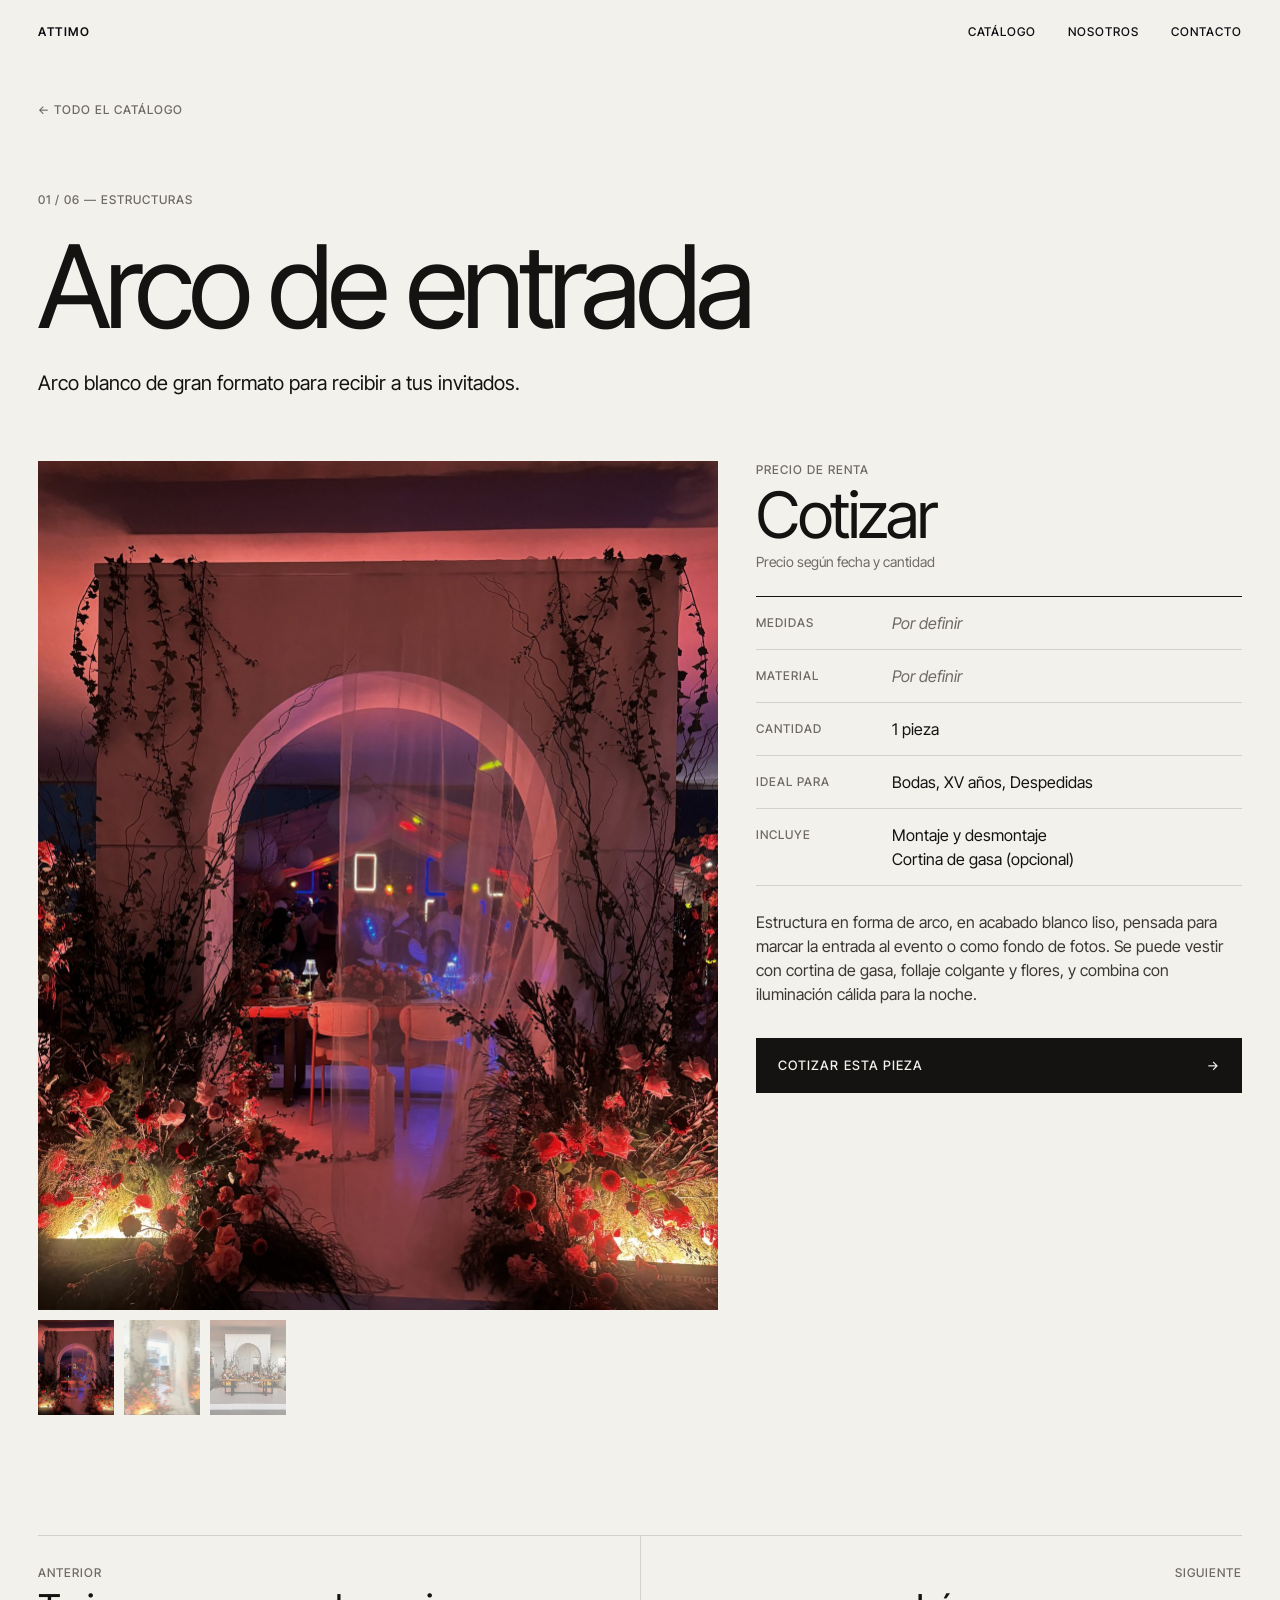
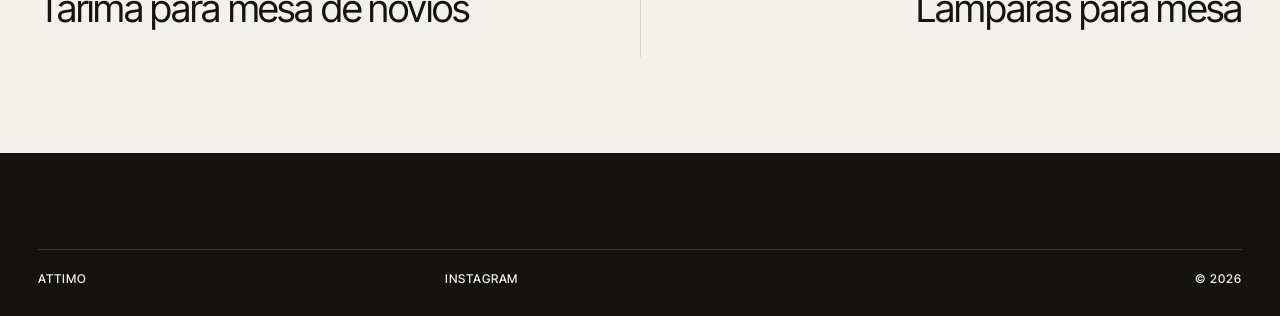
==== producto.html @ fe489245 "Add files via upload" ====
<!doctype html>
<html lang="es">
<head>
  <meta charset="utf-8">
  <meta name="viewport" content="width=device-width, initial-scale=1">
  <title>Producto · Catálogo de renta</title>
  <link rel="preconnect" href="https://fonts.googleapis.com">
  <link rel="preconnect" href="https://fonts.gstatic.com" crossorigin>
  <link href="https://fonts.googleapis.com/css2?family=Inter+Tight:wght@300;400;500;600&family=Instrument+Serif:ital@0;1&display=swap" rel="stylesheet">
  <link rel="stylesheet" href="css/styles.css">
</head>
<body class="page-product">
  <div class="curtain" aria-hidden="true"></div>

  <header class="site-header">
    <a href="index.html" class="brand" data-negocio="nombre">Attimo</a>
    <nav class="nav-inline" aria-label="Principal">
      <a href="index.html#catalogo">Catálogo</a>
      <a href="index.html#nosotros">Nosotros</a>
      <a href="#contacto">Contacto</a>
    </nav>
    <button class="menu-toggle" aria-expanded="false" aria-controls="menu">Menú</button>
  </header>

  <div class="menu-overlay" id="menu" hidden>
    <button class="menu-close">× Cerrar</button>
    <ol class="menu-list" data-menu-list></ol>
    <p class="menu-foot" data-negocio="lema"></p>
  </div>

  <main class="product" data-product>
    <a href="index.html#catalogo" class="back-link">← Todo el catálogo</a>

    <header class="product-head">
      <p class="eyebrow"><span data-p="index"></span> — <span data-p="categoria"></span></p>
      <h1 class="product-title"><span class="line"><span data-p="nombre"></span></span></h1>
      <p class="product-lede" data-p="resumen"></p>
    </header>

    <div class="product-body">
      <div class="gallery" data-gallery>
        <div class="gallery-main"><img data-gallery-main alt=""></div>
        <div class="gallery-thumbs" data-gallery-thumbs></div>
      </div>

      <aside class="specs">
        <div class="price">
          <span class="price-label">Precio de renta</span>
          <span class="price-value" data-p="precio"></span>
          <span class="price-unit" data-p="unidad"></span>
        </div>
        <dl class="spec-list">
          <div><dt>Medidas</dt><dd data-p="medidas"></dd></div>
          <div><dt>Material</dt><dd data-p="material"></dd></div>
          <div><dt>Cantidad</dt><dd data-p="cantidad"></dd></div>
          <div><dt>Ideal para</dt><dd data-p="eventos"></dd></div>
          <div data-incluye-row><dt>Incluye</dt><dd data-p="incluye"></dd></div>
        </dl>
        <p class="product-desc" data-p="descripcion"></p>
        <a class="btn" data-cta href="#">Cotizar esta pieza <span aria-hidden="true">→</span></a>
      </aside>
    </div>

    <nav class="product-nav" aria-label="Otros productos">
      <a data-prev href="#"><small>Anterior</small><span></span></a>
      <a data-next href="#"><small>Siguiente</small><span></span></a>
    </nav>
  </main>

  <footer class="site-footer" id="contacto">
    <div class="footer-grid">
      <p data-negocio="nombre"></p>
      <p data-contacto></p>
      <p>© <span data-year></span></p>
    </div>
  </footer>

  <script src="js/productos.js"></script>
  <script src="js/main.js"></script>
</body>
</html>
---- css/styles.css ----
/* ════════════════════════════════════════════════════════════════
   styles.css — Catálogo de renta para eventos
   Estilo editorial minimalista: tipografía grotesca grande,
   mayúsculas pequeñas para etiquetas, mucho blanco, fotos protagonistas.
   ════════════════════════════════════════════════════════════════ */

:root {
  --bg: #f3f1ec;
  --ink: #141312;
  --muted: #6f6a63;
  --line: rgba(20, 19, 18, .14);
  --accent: #b5562f;           /* terracota, tomado de las flores de las fotos */
  --card: #e8e4dc;

  --f-sans: "Inter Tight", system-ui, -apple-system, "Segoe UI", sans-serif;
  --f-serif: "Instrument Serif", Georgia, serif;

  --gutter: clamp(16px, 3vw, 40px);
  --ease: cubic-bezier(.22, .8, .2, 1);
  --header-h: 64px;
}

*, *::before, *::after { box-sizing: border-box; }
html { scroll-behavior: smooth; }
body {
  margin: 0;
  background: var(--bg);
  color: var(--ink);
  font-family: var(--f-sans);
  font-size: 16px;
  line-height: 1.5;
  -webkit-font-smoothing: antialiased;
  overflow-x: hidden;
}
img { display: block; max-width: 100%; }
a { color: inherit; text-decoration: none; }
button { font: inherit; color: inherit; background: none; border: 0; cursor: pointer; padding: 0; }
em { font-family: var(--f-serif); font-style: italic; font-weight: 400; }
::selection { background: var(--ink); color: var(--bg); }

/* ── Etiquetas pequeñas en mayúsculas ─────────────────────────── */
.eyebrow, .section-label, .nav-inline a, .menu-toggle, .brand,
.filters button, .view-toggle button, .scroll-cue, .back-link,
.price-label, .spec-list dt, .product-nav small, .menu-close, .site-footer {
  font-size: 12px;
  letter-spacing: .08em;
  text-transform: uppercase;
  font-weight: 500;
}

/* ── Cortina de transición entre páginas ──────────────────────── */
.curtain {
  position: fixed; inset: 0; z-index: 100;
  background: var(--ink);
  transform: scaleY(1); transform-origin: top;
  transition: transform .8s var(--ease);
  pointer-events: none;
}
body.is-ready .curtain { transform: scaleY(0); }
body.is-leaving .curtain { transform: scaleY(1); transform-origin: bottom; transition-duration: .5s; }

/* ── Header ───────────────────────────────────────────────────── */
.site-header {
  position: fixed; top: 0; left: 0; right: 0; z-index: 40;
  height: var(--header-h);
  display: flex; align-items: center; justify-content: space-between;
  padding: 0 var(--gutter);
  mix-blend-mode: difference;
  color: #fff;
}
.brand { font-weight: 600; letter-spacing: .12em; }
.nav-inline { display: flex; gap: 32px; }
.nav-inline a, .menu-toggle { position: relative; }
.nav-inline a::after, .menu-toggle::after {
  content: ""; position: absolute; left: 0; right: 0; bottom: -3px; height: 1px;
  background: currentColor; transform: scaleX(0); transform-origin: right;
  transition: transform .4s var(--ease);
}
.nav-inline a:hover::after, .menu-toggle:hover::after { transform: scaleX(1); transform-origin: left; }
.menu-toggle { display: none; }

/* ── Menú pantalla completa ───────────────────────────────────── */
.menu-overlay {
  position: fixed; inset: 0; z-index: 60;
  background: var(--ink); color: var(--bg);
  padding: calc(var(--header-h) + 24px) var(--gutter) var(--gutter);
  display: flex; flex-direction: column; justify-content: space-between;
  clip-path: inset(0 0 100% 0);
  transition: clip-path .7s var(--ease);
}
.menu-overlay[hidden] { display: flex; visibility: hidden; }
.menu-overlay.is-open { clip-path: inset(0 0 0 0); visibility: visible; }
.menu-close { position: absolute; top: 22px; right: var(--gutter); }
.menu-list { list-style: none; margin: 0; padding: 0; counter-reset: m; }
.menu-list li { overflow: hidden; border-bottom: 1px solid rgba(255,255,255,.12); }
.menu-list a {
  display: flex; align-items: baseline; gap: 16px;
  padding: 10px 0;
  font-size: clamp(32px, 7vw, 76px); line-height: 1.05; letter-spacing: -.03em;
  transform: translateY(110%); transition: transform .7s var(--ease), color .3s;
}
.menu-list a small { font-size: 12px; letter-spacing: .08em; color: rgba(255,255,255,.5); }
.menu-overlay.is-open .menu-list a { transform: none; }
.menu-list li:nth-child(2) a { transition-delay: .05s; }
.menu-list li:nth-child(3) a { transition-delay: .1s; }
.menu-list li:nth-child(4) a { transition-delay: .15s; }
.menu-list li:nth-child(5) a { transition-delay: .2s; }
.menu-list li:nth-child(6) a { transition-delay: .25s; }
.menu-list li:nth-child(7) a { transition-delay: .3s; }
.menu-list a:hover { color: var(--accent); }
.menu-foot { margin: 0; font-size: 12px; letter-spacing: .08em; text-transform: uppercase; color: rgba(255,255,255,.5); }

/* ── Hero ─────────────────────────────────────────────────────── */
.hero {
  min-height: 100svh;
  padding: calc(var(--header-h) + 8vh) var(--gutter) 40px;
  display: flex; flex-direction: column; justify-content: space-between;
}
.eyebrow { margin: 0 0 24px; color: var(--muted); }
.hero-title, .product-title {
  margin: 0;
  font-weight: 400;
  font-size: clamp(48px, 10.5vw, 168px);
  line-height: .92;
  letter-spacing: -.045em;
}
.hero-title em, .product-title em { letter-spacing: -.02em; }
.line { display: block; overflow: hidden; padding-bottom: .06em; }
.line > span { display: inline-block; transform: translateY(105%); transition: transform 1.1s var(--ease); }
body.is-ready .line > span { transform: none; }
.line:nth-child(2) > span { transition-delay: .08s; }
.line:nth-child(3) > span { transition-delay: .16s; }
.hero-foot {
  display: flex; justify-content: space-between; align-items: flex-end; gap: 32px;
  margin-top: 48px; padding-top: 20px; border-top: 1px solid var(--line);
}
.hero-lede { margin: 0; max-width: 440px; font-size: 18px; line-height: 1.4; }
.scroll-cue { display: inline-flex; gap: 10px; white-space: nowrap; }
.scroll-cue span { display: inline-block; animation: bob 1.8s var(--ease) infinite; }
@keyframes bob { 50% { transform: translateY(5px); } }

/* ── Marquee de tipos de evento ───────────────────────────────── */
.marquee { overflow: hidden; border-block: 1px solid var(--line); padding: 18px 0; }
.marquee-track { display: flex; width: max-content; animation: marquee 32s linear infinite; }
.marquee-track span {
  font-family: var(--f-serif); font-style: italic;
  font-size: clamp(28px, 4vw, 52px); line-height: 1; padding-right: 40px; white-space: nowrap;
}
.marquee-track span::after { content: "✶"; font-family: var(--f-sans); font-style: normal; font-size: .4em; vertical-align: middle; padding-left: 40px; color: var(--accent); }
@keyframes marquee { to { transform: translateX(-50%); } }

/* ── Barra del catálogo: filtros + vista ──────────────────────── */
.catalog { padding: 96px var(--gutter) 120px; position: relative; }
.catalog-bar {
  display: grid; grid-template-columns: auto 1fr auto; align-items: center; gap: 24px;
  padding-bottom: 20px; margin-bottom: 32px; border-bottom: 1px solid var(--line);
}
.section-label { margin: 0; }
.section-label sup { font-size: 10px; color: var(--muted); margin-left: 2px; }
.filters { display: flex; flex-wrap: wrap; gap: 8px; justify-content: center; }
.filters button, .view-toggle button {
  padding: 8px 14px; border: 1px solid var(--line); border-radius: 999px;
  transition: background .3s, color .3s, border-color .3s;
}
.filters button sup { font-size: 9px; margin-left: 3px; opacity: .6; }
.filters button:hover, .view-toggle button:hover { border-color: var(--ink); }
.filters button.is-active, .view-toggle button.is-active { background: var(--ink); color: var(--bg); border-color: var(--ink); }
.view-toggle { display: flex; gap: 4px; }

/* ── Productos: vista cuadrícula ──────────────────────────────── */
.works { list-style: none; margin: 0; padding: 0; }
.works.is-grid {
  display: grid; grid-template-columns: repeat(3, 1fr);
  gap: 56px var(--gutter);
}
.work { transition: opacity .5s var(--ease), transform .5s var(--ease); }
.work.is-hidden { display: none; }
.work a { display: block; }
.work-media {
  position: relative; overflow: hidden; background: var(--card);
  aspect-ratio: 4 / 5;
}
.work-media img {
  width: 100%; height: 100%; object-fit: cover;
  transform: scale(1.08); transition: transform 1.2s var(--ease), opacity .6s;
}
.work-media img + img { position: absolute; inset: 0; opacity: 0; }
.work a:hover .work-media img { transform: scale(1); }
.work a:hover .work-media img + img { opacity: 1; }
.work-media .tag {
  position: absolute; left: 12px; top: 12px; z-index: 2;
  background: var(--bg); padding: 4px 8px; border-radius: 999px;
  font-size: 10px; letter-spacing: .08em; text-transform: uppercase; font-weight: 500;
}
.work-meta {
  display: flex; justify-content: space-between; align-items: baseline; gap: 12px;
  padding-top: 14px;
}
.work-num { font-size: 12px; color: var(--muted); font-variant-numeric: tabular-nums; }
.work-title { margin: 0; font-size: 20px; font-weight: 400; letter-spacing: -.01em; flex: 1; }
.work-title .cat { color: var(--muted); }
.work-price { font-size: 13px; white-space: nowrap; }
.work-arrow { display: none; }

/* Escalonado: columnas desfasadas como revista */
.works.is-grid .work:nth-child(3n+2) { margin-top: 80px; }

/* ── Productos: vista lista ───────────────────────────────────── */
.works.is-list { margin-top: -33px; }
.works.is-list .work { border-bottom: 1px solid var(--line); }
.works.is-list .work-media { display: none; }
.works.is-list .work-meta { padding: 22px 0; align-items: center; transition: padding .4s var(--ease); }
.works.is-list .work-title { font-size: clamp(24px, 3.4vw, 48px); letter-spacing: -.03em; line-height: 1.05; }
.works.is-list .work-arrow { display: inline-block; transition: transform .4s var(--ease); }
.works.is-list .work a:hover .work-meta { padding-left: 16px; }
.works.is-list .work a:hover .work-arrow { transform: translateX(6px); }
.works.is-list:hover .work a { opacity: .35; transition: opacity .3s; }
.works.is-list:hover .work a:hover { opacity: 1; }

/* Imagen flotante que sigue al cursor en la vista lista */
.hover-preview {
  position: fixed; left: 0; top: 0; z-index: 30;
  width: 280px; aspect-ratio: 4 / 5; pointer-events: none;
  opacity: 0; transform: translate(-50%, -50%) scale(.85);
  transition: opacity .3s, transform .4s var(--ease);
  overflow: hidden;
}
.hover-preview img { width: 100%; height: 100%; object-fit: cover; }
.hover-preview.is-visible { opacity: 1; transform: translate(-50%, -50%) scale(1); }

/* ── Nosotros ─────────────────────────────────────────────────── */
.about { padding: 120px var(--gutter); border-top: 1px solid var(--line); display: grid; grid-template-columns: 1fr 2fr; gap: 24px 48px; }
.about-text { margin: 0; font-size: clamp(26px, 3.2vw, 44px); line-height: 1.15; letter-spacing: -.02em; }
.steps { grid-column: 2; list-style: none; margin: 32px 0 0; padding: 0; display: grid; grid-template-columns: repeat(3, 1fr); gap: 24px; }
.steps li { border-top: 1px solid var(--line); padding-top: 16px; font-size: 16px; }
.steps span { display: block; font-size: 12px; color: var(--accent); margin-bottom: 8px; }

/* ── Footer ───────────────────────────────────────────────────── */
.site-footer { background: var(--ink); color: var(--bg); padding: 96px var(--gutter) 28px; }
.footer-cta {
  margin: 0 0 96px; text-transform: none; letter-spacing: -.04em; font-weight: 400;
  font-size: clamp(40px, 8vw, 128px); line-height: .95;
}
.footer-cta a { display: block; font-family: var(--f-serif); font-style: italic; letter-spacing: -.02em; color: var(--accent); transition: color .3s; }
.footer-cta a:hover { color: var(--bg); }
.footer-grid { display: grid; grid-template-columns: repeat(3, 1fr); gap: 16px; border-top: 1px solid rgba(255,255,255,.15); padding-top: 20px; }
.footer-grid p { margin: 0; }
.footer-grid p:last-child { text-align: right; }
.footer-grid a:hover { color: var(--accent); }

/* ── Página de producto ───────────────────────────────────────── */
.product { padding: calc(var(--header-h) + 32px) var(--gutter) 96px; }
.back-link { display: inline-block; margin-bottom: 8vh; color: var(--muted); transition: color .3s; }
.back-link:hover { color: var(--ink); }
.product-title { font-size: clamp(44px, 9vw, 140px); }
.product-lede { margin: 24px 0 0; max-width: 560px; font-size: 20px; line-height: 1.35; }
.product-body { display: grid; grid-template-columns: 1.4fr 1fr; gap: 48px var(--gutter); margin-top: 64px; align-items: start; }

.gallery-main { overflow: hidden; background: var(--card); aspect-ratio: 4 / 5; }
.gallery-main img { width: 100%; height: 100%; object-fit: cover; transition: opacity .5s, transform 1.2s var(--ease); }
.gallery-main img.is-swapping { opacity: 0; transform: scale(1.04); }
.gallery-thumbs { display: flex; gap: 10px; margin-top: 10px; flex-wrap: wrap; }
.gallery-thumbs button { width: 76px; aspect-ratio: 4 / 5; overflow: hidden; opacity: .45; transition: opacity .3s; outline-offset: 2px; }
.gallery-thumbs button img { width: 100%; height: 100%; object-fit: cover; }
.gallery-thumbs button.is-active, .gallery-thumbs button:hover { opacity: 1; }

.specs { position: sticky; top: calc(var(--header-h) + 16px); }
.price { display: grid; gap: 4px; padding-bottom: 24px; border-bottom: 1px solid var(--ink); }
.price-label { color: var(--muted); }
.price-value { font-size: clamp(40px, 5vw, 64px); line-height: 1; letter-spacing: -.04em; }
.price-unit { color: var(--muted); font-size: 14px; }
.spec-list { margin: 0; }
.spec-list > div { display: grid; grid-template-columns: 120px 1fr; gap: 16px; padding: 14px 0; border-bottom: 1px solid var(--line); }
.spec-list dt { color: var(--muted); padding-top: 3px; }
.spec-list dd { margin: 0; }
.spec-list .pending { color: var(--muted); font-style: italic; }
.product-desc { margin: 24px 0 32px; color: #3b3834; }
.btn {
  display: flex; justify-content: space-between; align-items: center;
  padding: 18px 22px; background: var(--ink); color: var(--bg);
  font-size: 13px; letter-spacing: .08em; text-transform: uppercase; font-weight: 500;
  transition: background .3s;
}
.btn span { transition: transform .4s var(--ease); }
.btn:hover { background: var(--accent); }
.btn:hover span { transform: translateX(6px); }

.product-nav { display: grid; grid-template-columns: 1fr 1fr; margin-top: 120px; border-top: 1px solid var(--line); }
.product-nav a { padding: 28px 0; display: grid; gap: 6px; }
.product-nav a + a { text-align: right; border-left: 1px solid var(--line); }
.product-nav small { color: var(--muted); }
.product-nav span { font-size: clamp(22px, 3vw, 40px); letter-spacing: -.03em; line-height: 1.05; transition: color .3s; }
.product-nav a:hover span { color: var(--accent); }

/* ── Aparición al hacer scroll ────────────────────────────────── */
.reveal { opacity: 0; transform: translateY(28px); transition: opacity 1s var(--ease), transform 1s var(--ease); }
.reveal.is-in { opacity: 1; transform: none; }

/* ── Responsivo ───────────────────────────────────────────────── */
@media (max-width: 960px) {
  .works.is-grid { grid-template-columns: repeat(2, 1fr); }
  .works.is-grid .work:nth-child(3n+2) { margin-top: 0; }
  .works.is-grid .work:nth-child(2n) { margin-top: 64px; }
  .catalog-bar { grid-template-columns: 1fr auto; }
  .filters { grid-column: 1 / -1; grid-row: 2; justify-content: flex-start; }
  .about { grid-template-columns: 1fr; }
  .steps { grid-column: 1; }
  .product-body { grid-template-columns: 1fr; }
  .specs { position: static; }
}
@media (max-width: 640px) {
  :root { --header-h: 56px; }
  .nav-inline { display: none; }
  .menu-toggle { display: block; }
  .hero-foot { flex-direction: column; align-items: flex-start; }
  .works.is-grid { grid-template-columns: 1fr; gap: 40px; }
  .works.is-grid .work:nth-child(2n) { margin-top: 0; }
  .filters { flex-wrap: nowrap; overflow-x: auto; margin-inline: calc(var(--gutter) * -1); padding-inline: var(--gutter); scrollbar-width: none; }
  .filters button { white-space: nowrap; }
  .steps { grid-template-columns: 1fr; }
  .footer-grid { grid-template-columns: 1fr; }
  .footer-grid p:last-child { text-align: left; }
  .spec-list > div { grid-template-columns: 100px 1fr; }
  .hover-preview { display: none; }
}

@media (prefers-reduced-motion: reduce) {
  *, *::before, *::after { animation: none !important; transition-duration: .01ms !important; }
  .line > span, .reveal { transform: none; opacity: 1; }
}
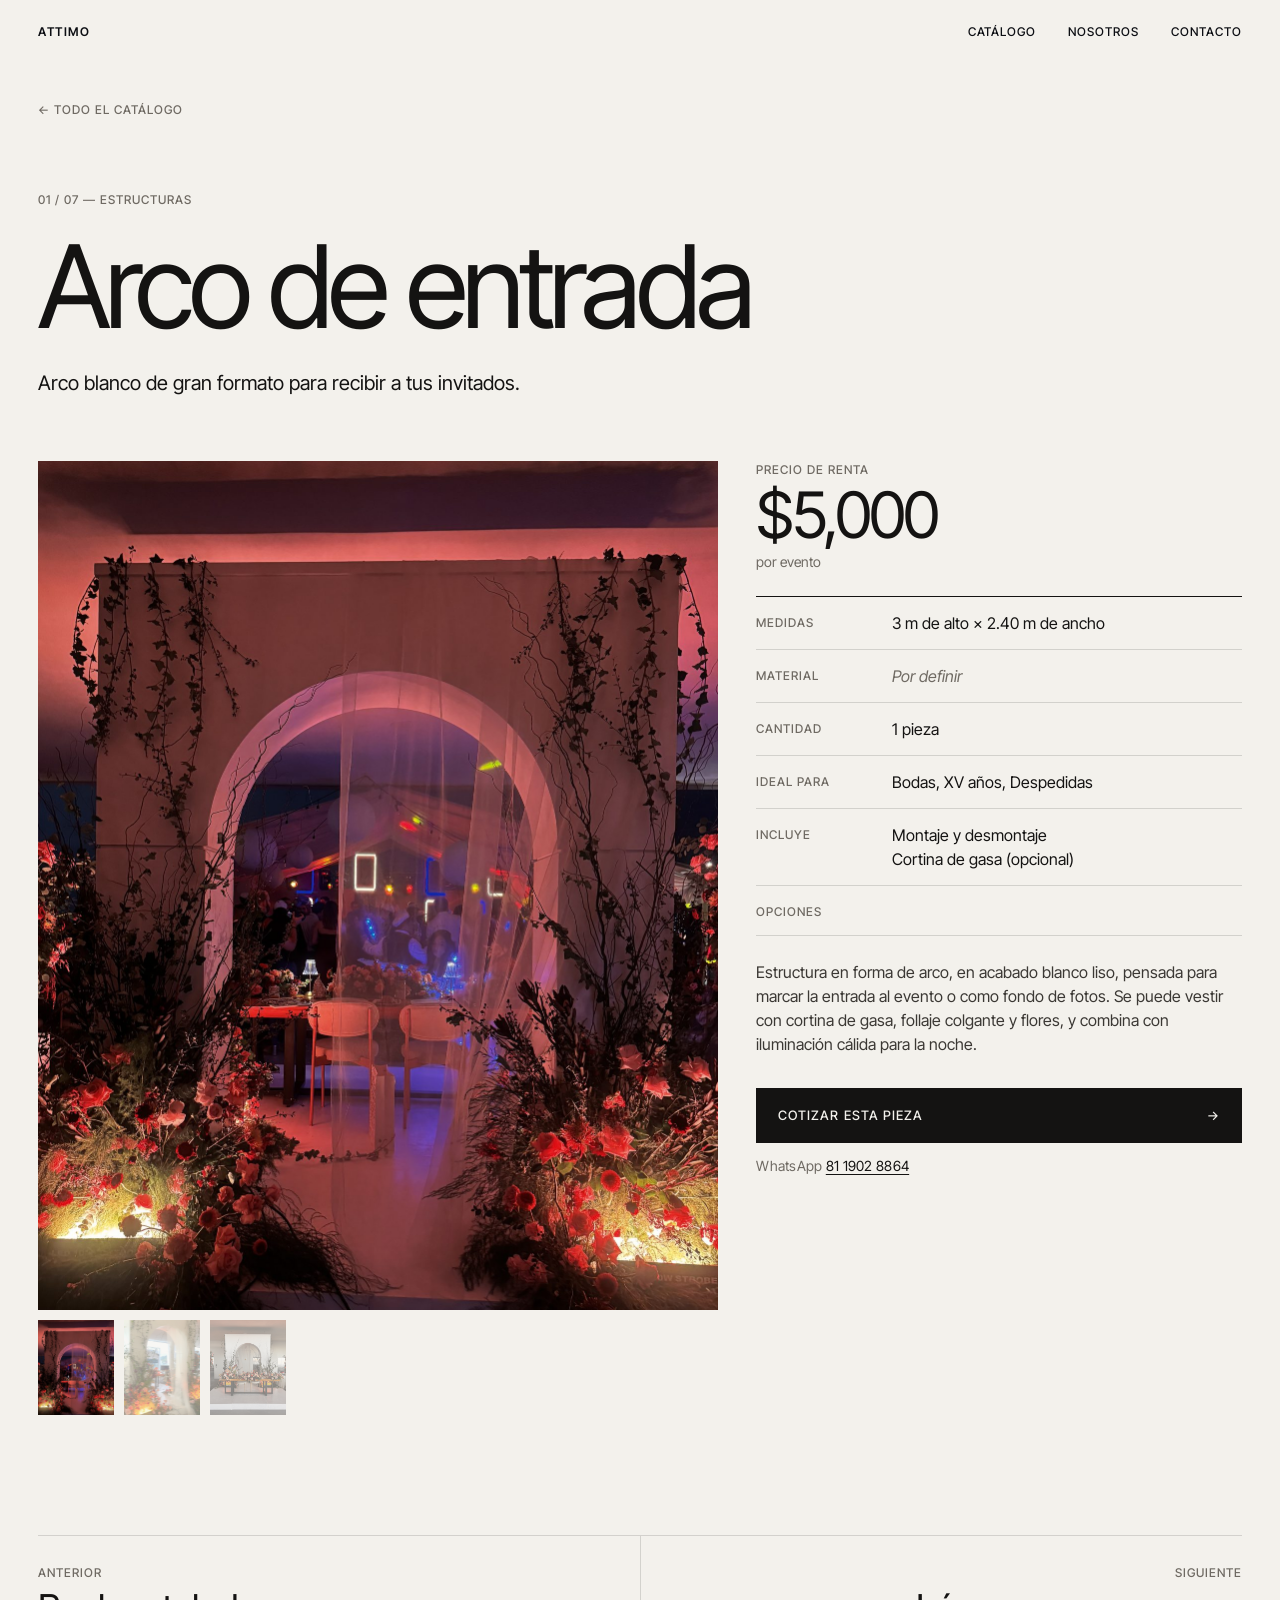
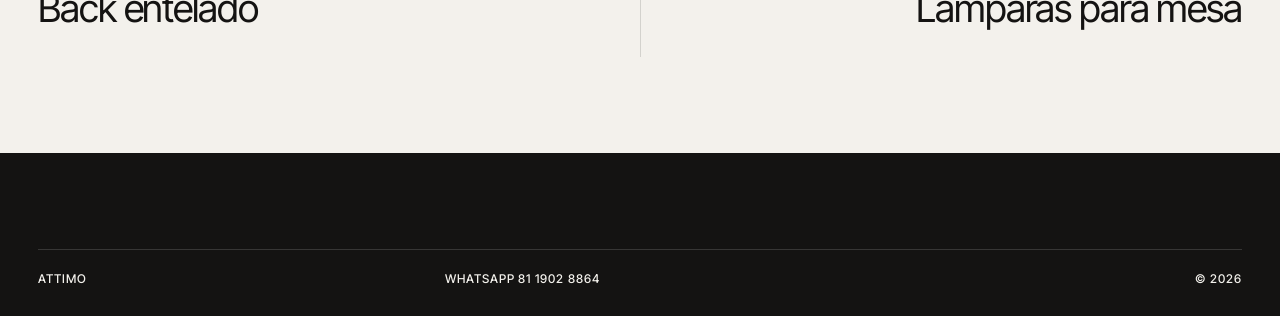
==== commit 7072c0dd: "Precios, medidas, WhatsApp y nuevo producto Back entelado Co-Authored-By: Claude Opus 5.5 <noreply@a" ====
--- a/producto.html
+++ b/producto.html
@@ -55,6 +55,7 @@
           <div><dt>Cantidad</dt><dd data-p="cantidad"></dd></div>
           <div><dt>Ideal para</dt><dd data-p="eventos"></dd></div>
           <div data-incluye-row><dt>Incluye</dt><dd data-p="incluye"></dd></div>
+          <div data-opciones-row hidden><dt>Opciones</dt><dd data-p="opciones"></dd></div>
         </dl>
         <p class="product-desc" data-p="descripcion"></p>
         <a class="btn" data-cta href="#">Cotizar esta pieza <span aria-hidden="true">→</span></a>
--- a/css/styles.css
+++ b/css/styles.css
@@ -292,6 +292,15 @@
 .product-nav span { font-size: clamp(22px, 3vw, 40px); letter-spacing: -.03em; line-height: 1.05; transition: color .3s; }
 .product-nav a:hover span { color: var(--accent); }
 
+/* ── Teléfono bajo los botones de cotizar / sin foto ─────────── */
+.cta-phone { display: block; margin-top: 12px; font-size: 14px; letter-spacing: .02em; color: var(--muted); }
+.cta-phone a { color: var(--ink); text-decoration: underline; text-underline-offset: 3px; }
+.footer-cta .cta-phone { font-family: var(--f-sans); font-size: clamp(16px, 1.6vw, 20px); letter-spacing: 0; margin-top: 20px; color: rgba(255,255,255,.6); }
+.footer-cta .cta-phone a { display: inline; font-family: var(--f-sans); font-style: normal; letter-spacing: 0; color: var(--bg); }
+.no-photo { position: absolute; inset: 0; display: grid; place-items: center; background: var(--card); }
+.gallery-main { position: relative; }
+.no-photo span { font-family: var(--f-serif); font-style: italic; font-size: 26px; color: var(--muted); }
+
 /* ── Aparición al hacer scroll ────────────────────────────────── */
 .reveal { opacity: 0; transform: translateY(28px); transition: opacity 1s var(--ease), transform 1s var(--ease); }
 .reveal.is-in { opacity: 1; transform: none; }
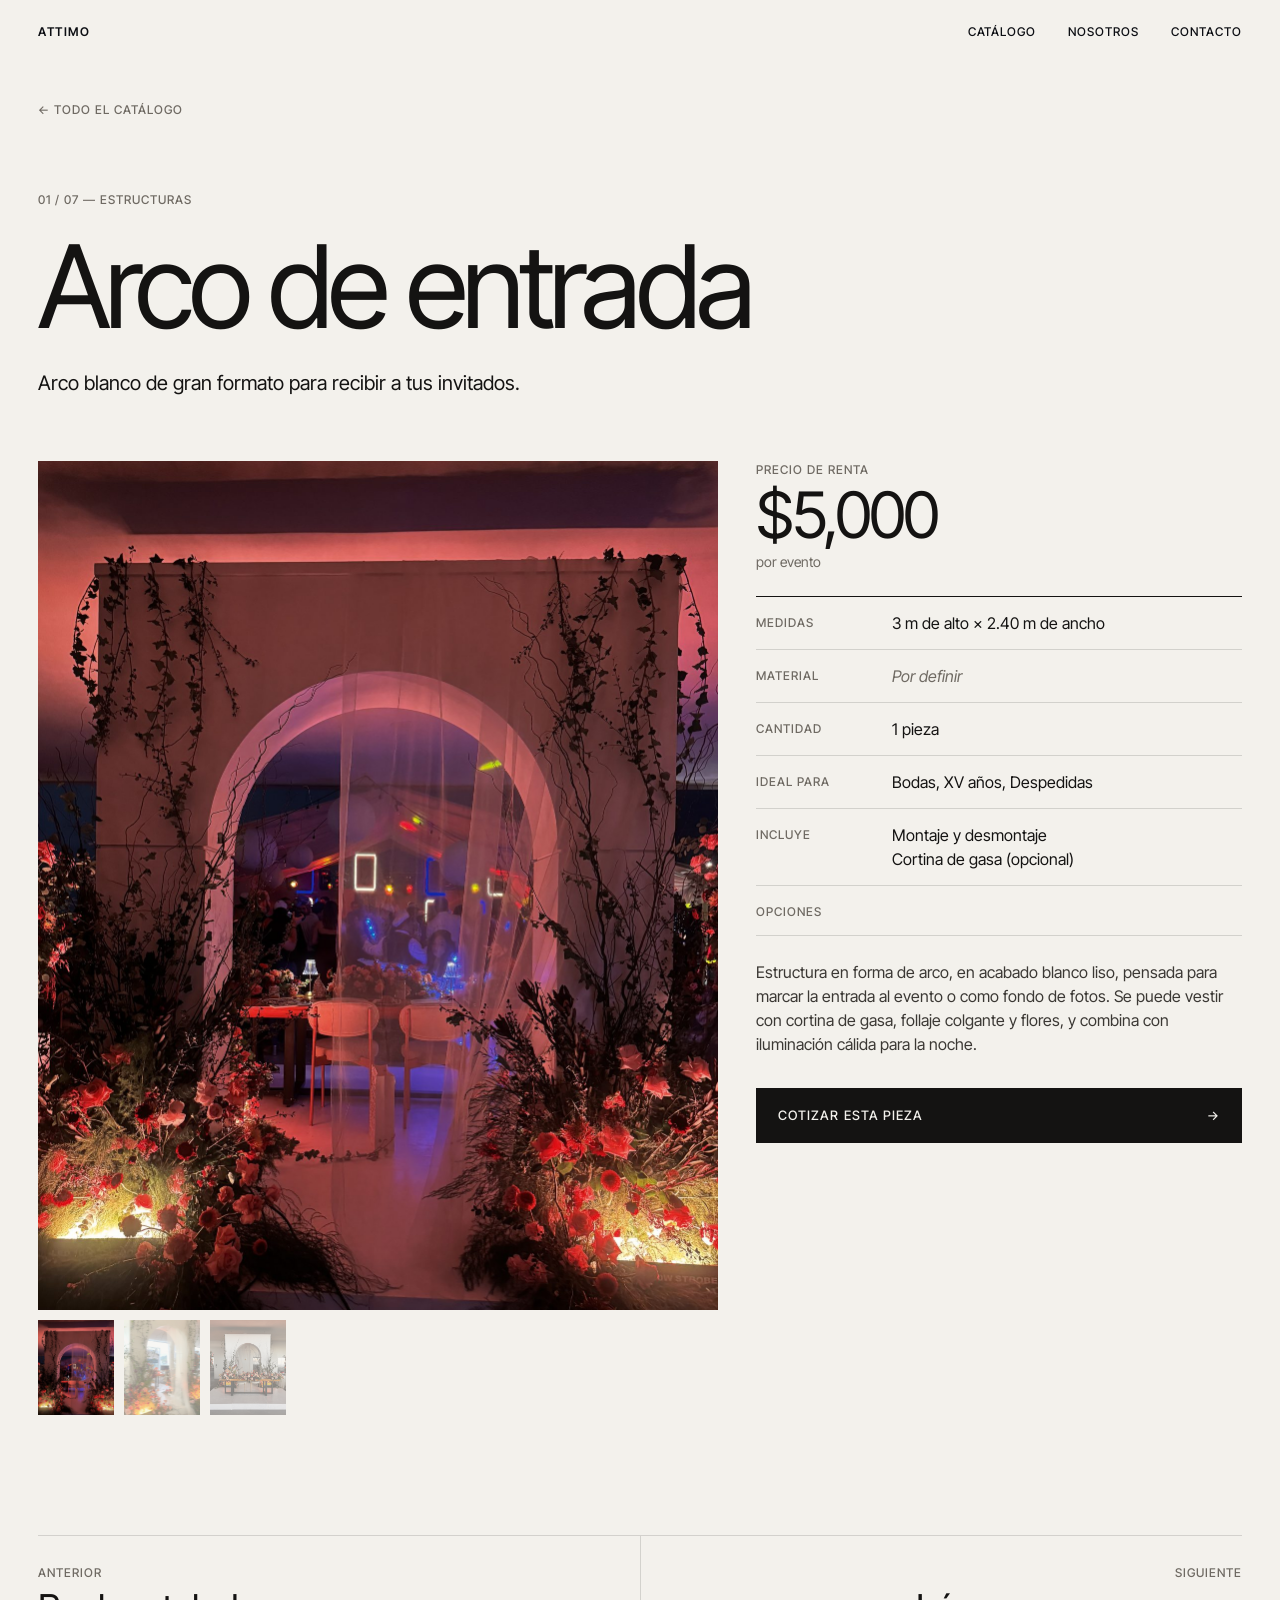
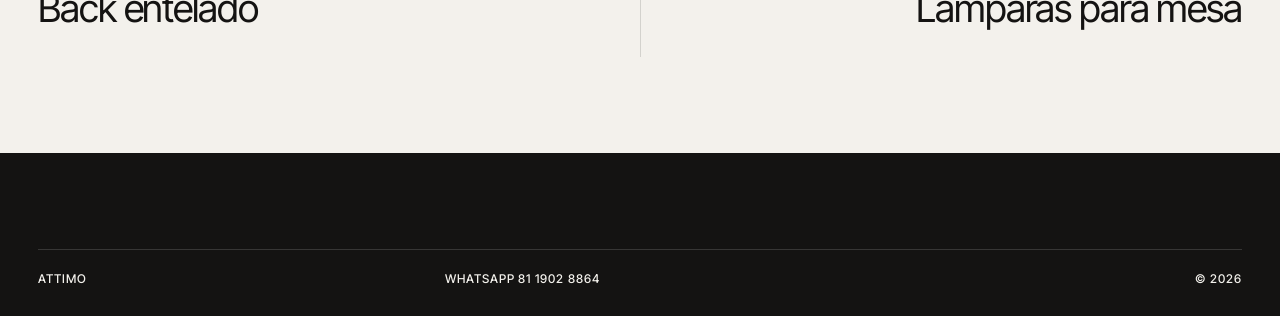
==== commit 74f91358: "Lámparas: quitar renglón de material Co-Authored-By: Claude Opus 5.5 <noreply@anthropic.com>" ====
--- a/producto.html
+++ b/producto.html
@@ -51,7 +51,7 @@
         </div>
         <dl class="spec-list">
           <div><dt>Medidas</dt><dd data-p="medidas"></dd></div>
-          <div><dt>Material</dt><dd data-p="material"></dd></div>
+          <div data-material-row><dt>Material</dt><dd data-p="material"></dd></div>
           <div><dt>Cantidad</dt><dd data-p="cantidad"></dd></div>
           <div><dt>Ideal para</dt><dd data-p="eventos"></dd></div>
           <div data-incluye-row><dt>Incluye</dt><dd data-p="incluye"></dd></div>
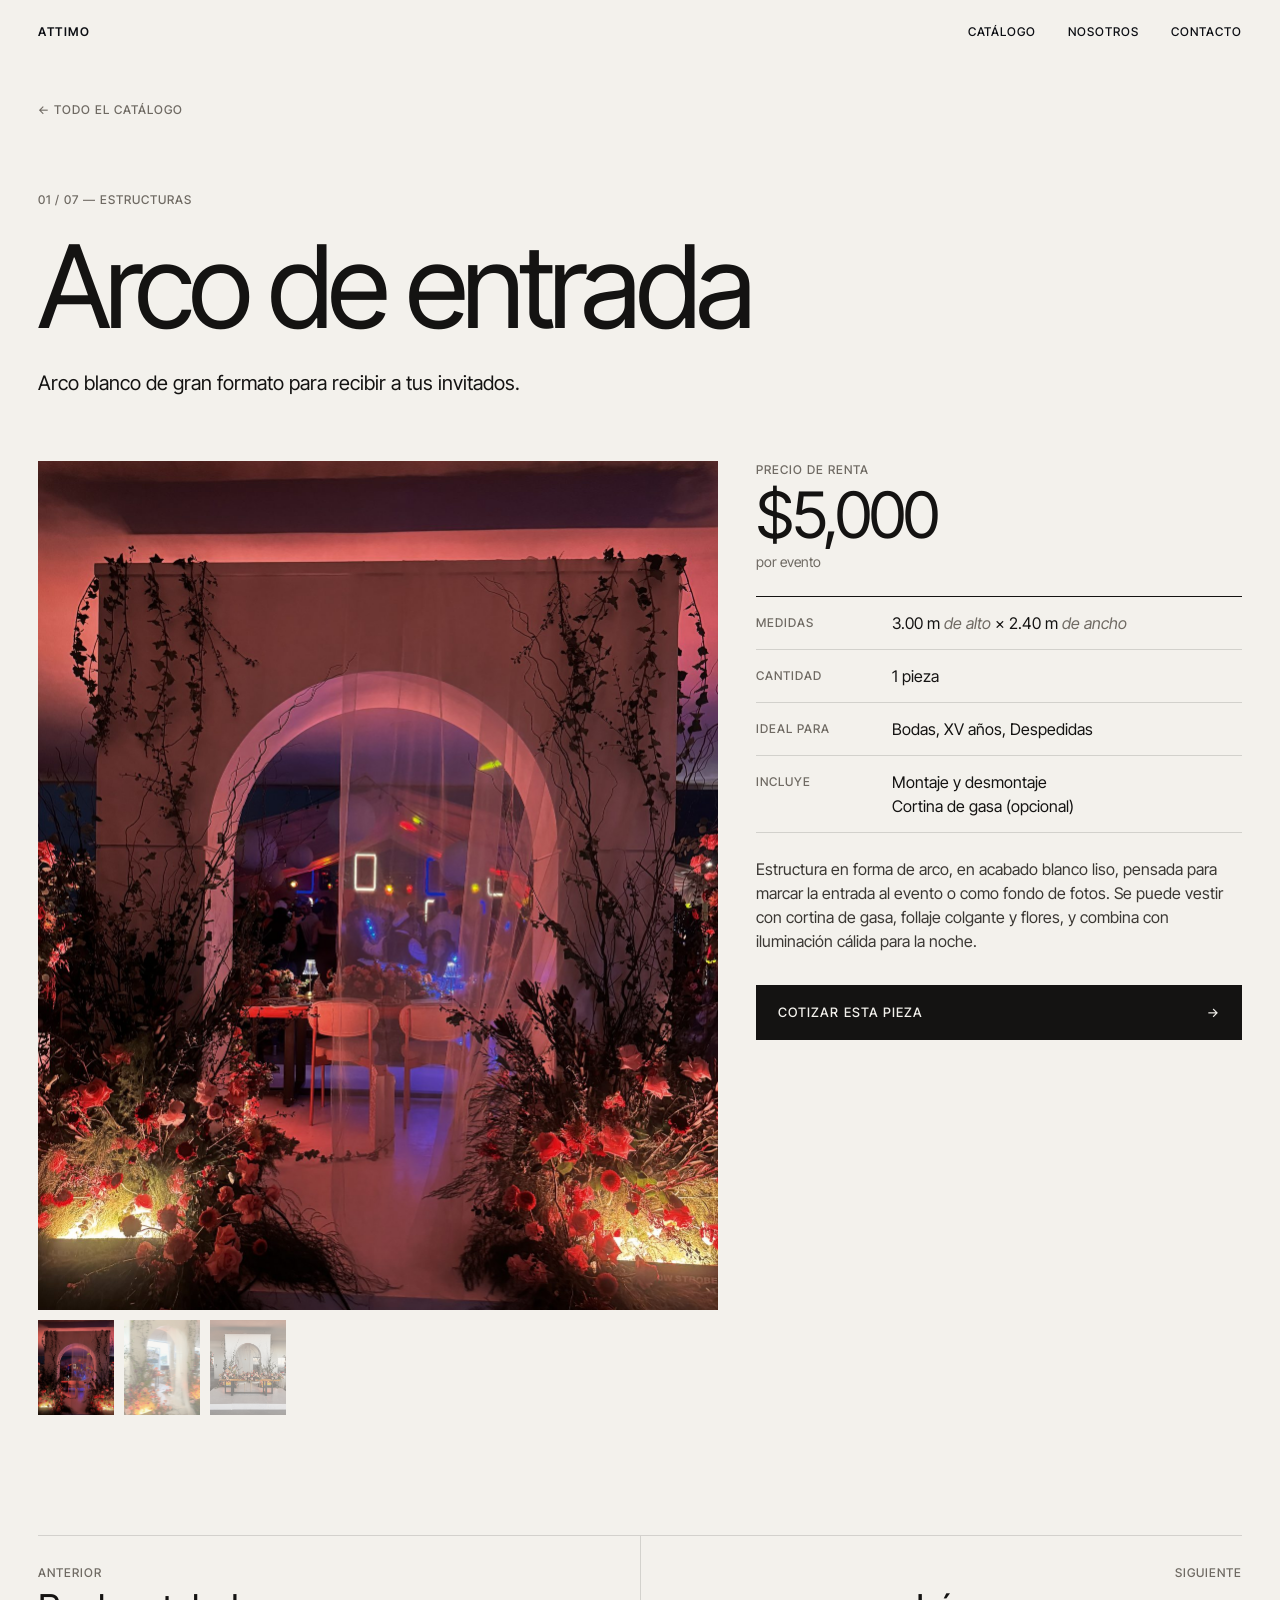
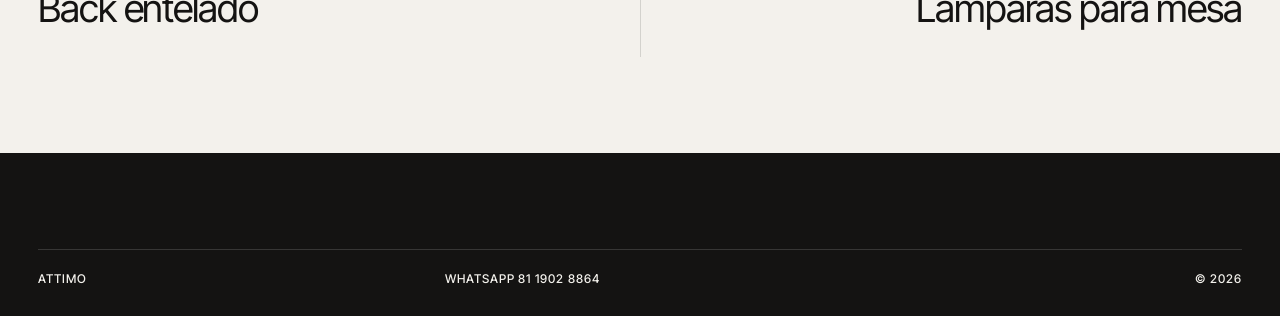
==== commit a2d24c57: "Nota: arreglo floral no incluido en jarrón con base Co-Authored-By: Claude Opus 5.5 <noreply@anthrop" ====
--- a/producto.html
+++ b/producto.html
@@ -57,6 +57,7 @@
           <div data-incluye-row><dt>Incluye</dt><dd data-p="incluye"></dd></div>
           <div data-opciones-row hidden><dt>Opciones</dt><dd data-p="opciones"></dd></div>
         </dl>
+        <p class="product-note" data-p="nota" hidden></p>
         <p class="product-desc" data-p="descripcion"></p>
         <a class="btn" data-cta href="#">Cotizar esta pieza <span aria-hidden="true">→</span></a>
       </aside>
--- a/css/styles.css
+++ b/css/styles.css
@@ -271,9 +271,12 @@
 .price-unit { color: var(--muted); font-size: 14px; }
 .spec-list { margin: 0; }
 .spec-list > div { display: grid; grid-template-columns: 120px 1fr; gap: 16px; padding: 14px 0; border-bottom: 1px solid var(--line); }
+.spec-list > div[hidden] { display: none; }
 .spec-list dt { color: var(--muted); padding-top: 3px; }
 .spec-list dd { margin: 0; }
+.spec-list dd em { font-family: var(--f-sans); font-style: italic; color: var(--muted); }
 .spec-list .pending { color: var(--muted); font-style: italic; }
+.product-note { margin: 14px 0 0; font-size: 14px; color: var(--muted); }
 .product-desc { margin: 24px 0 32px; color: #3b3834; }
 .btn {
   display: flex; justify-content: space-between; align-items: center;
